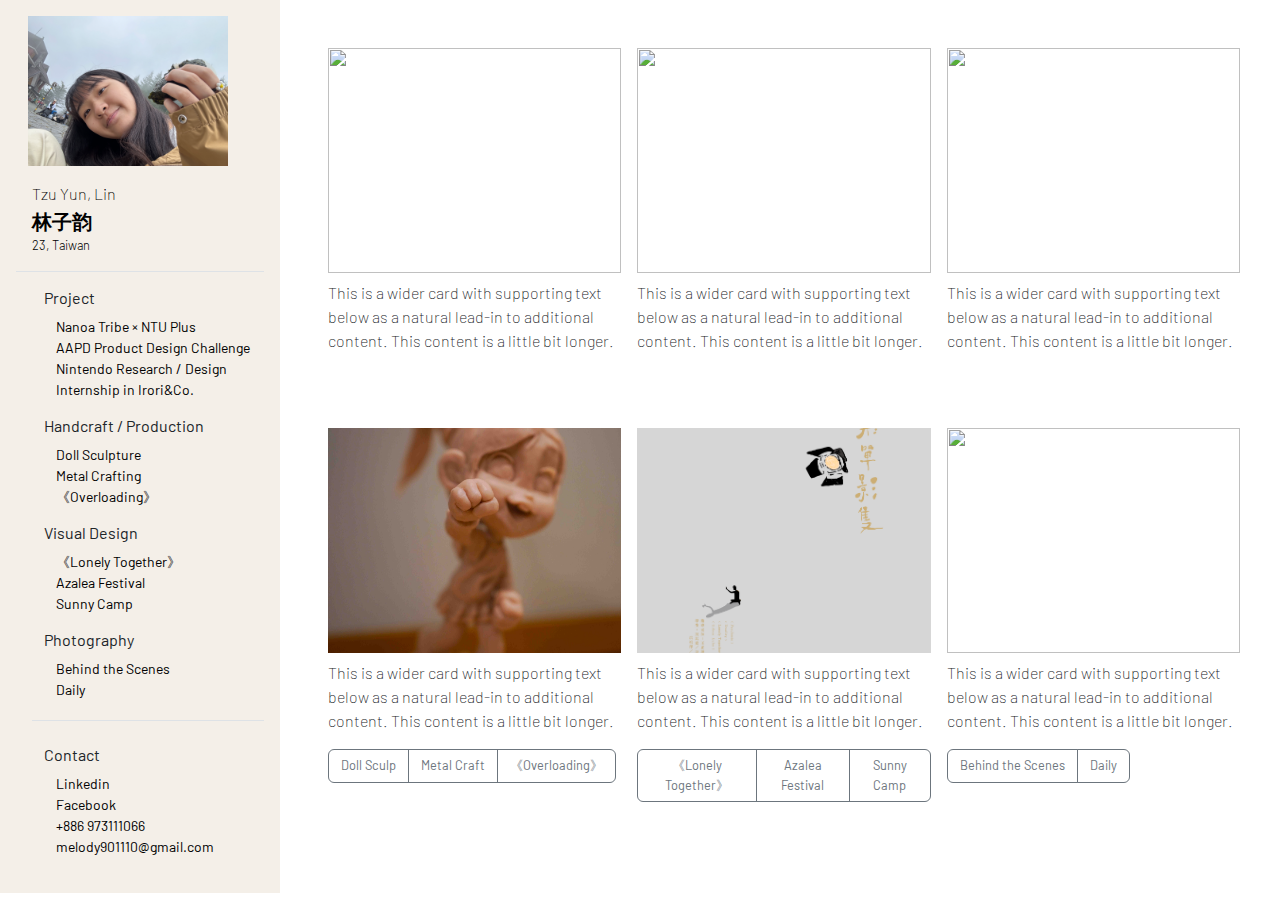
==== index.html @ 93e630a8 "Update index.html" ====
<!DOCTYPE html>
<html lang="en">
<head>
    <meta charset="UTF-8">
    <meta name="viewport" content="width=device-width, initial-scale=1.0">
    <title>Tzu Yun's Portfolio</title>

    <link href="https://cdn.jsdelivr.net/npm/bootstrap@5.3.3/dist/css/bootstrap.min.css" rel="stylesheet" integrity="sha384-QWTKZyjpPEjISv5WaRU9OFeRpok6YctnYmDr5pNlyT2bRjXh0JMhjY6hW+ALEwIH" crossorigin="anonymous">
    <link rel="stylesheet" href="./index.css" >

    <!--source sans-->
    <link rel="preconnect" href="https://fonts.googleapis.com">
    <link rel="preconnect" href="https://fonts.gstatic.com" crossorigin>
    <link href="https://fonts.googleapis.com/css2?family=Noto+Sans+HK:wght@100..900&family=Parkinsans:wght@300..800&family=Source+Sans+3:ital,wght@0,200..900;1,200..900&family=Yuji+Mai&display=swap" rel="stylesheet">

    <!--barlow-->
    <link rel="preconnect" href="https://fonts.googleapis.com">
    <link rel="preconnect" href="https://fonts.gstatic.com" crossorigin>
    <link href="https://fonts.googleapis.com/css2?family=Barlow:ital,wght@0,100;0,200;0,300;0,400;0,500;0,600;0,700;0,800;0,900;1,100;1,200;1,300;1,400;1,500;1,600;1,700;1,800;1,900&family=Noto+Sans+HK:wght@100..900&family=Parkinsans:wght@300..800&family=Source+Sans+3:ital,wght@0,200..900;1,200..900&family=Yuji+Mai&display=swap" rel="stylesheet">
</head>

<body>
<main class="d-flex flex-nowrap">
    <!-- sidebar -->
    <div class="flex-shrink-0 p-3 me-5" style="width: 280px;background-color: rgb(244, 239, 232);">
        <div class="container-fluid">
            <img src="./me/IMG_0005.JPG" width="200" >
        </div>
        <div class="mt-3 border-bottom">
            <ul class="list-unstyled ps-3"><a href="./index.html" style="color:black; text-decoration: none;">
                <li>Tzu Yun, Lin</li>
                <li class="fs-5 fw-semibold">林子韵</li>
                <li style="font-size: 0.8rem;font-weight:300">23, Taiwan</li>
            </a></ul>
        </div>
        <ul class="list-unstyled ps-3 mt-2">
          <li class="mb-1">
            <button class="btn d-inline-flex align-items-center rounded border-0">
              Project
            </button>
            <div class="collapse show ms-4" id="home-collapse">
              <ul class="btn-toggle-nav list-unstyled fw-normal pb-1 small">
                <li><a href="./public/chicken.html" class="link-body-emphasis d-inline-flex text-decoration-none rounded">Nanoa Tribe × NTU Plus</a></li>
                <li><a href="./public/aapd.html" class="link-body-emphasis d-inline-flex text-decoration-none rounded">AAPD Product Design Challenge</a></li>
                <li><a href="./public/nintendo.html" class="link-body-emphasis d-inline-flex text-decoration-none rounded">Nintendo Research / Design</a></li>
                <li><a href="./public/intern.html" class="link-body-emphasis d-inline-flex text-decoration-none rounded">Internship in Irori&Co.</a></li>
              </ul>
            </div>
          </li>
          <li class="mb-1">
            <button class="btn d-inline-flex align-items-center rounded border-0">
              Handcraft / Production
            </button>
            <div class="collapse show ms-4" id="home-collapse">
              <ul class="btn-toggle-nav list-unstyled fw-normal pb-1 small">
                <li><a href="./public/production.html#doll" class="link-body-emphasis d-inline-flex text-decoration-none rounded">Doll Sculpture</a></li>
                <li><a href="./public/production.html#metal" class="link-body-emphasis d-inline-flex text-decoration-none rounded">Metal Crafting</a></li>
                <li><a href="./public/production.html#overloading" class="link-body-emphasis d-inline-flex text-decoration-none rounded">《Overloading》</a></li>
              </ul>
            </div>
          </li>
          <li class="mb-1">
            <button class="btn d-inline-flex align-items-center rounded border-0">
                Visual Design
            </button>
            <div class="collapse show ms-4" id="home-collapse">
              <ul class="btn-toggle-nav list-unstyled fw-normal pb-1 small">
                <li><a href="./public/graphic.html#lonely" class="link-body-emphasis d-inline-flex text-decoration-none rounded">《Lonely Together》</a></li>
                <li><a href="./public/graphic.html#azalea" class="link-body-emphasis d-inline-flex text-decoration-none rounded">Azalea Festival</a></li>
                <li><a href="./public/graphic.html#sunny" class="link-body-emphasis d-inline-flex text-decoration-none rounded">Sunny Camp</a></li>
              </ul>
            </div>
          </li>
          <li class="mb-1">
            <button class="btn d-inline-flex align-items-center rounded border-0">
              Photography
            </button>
            <div class="collapse show ms-4" id="home-collapse">
              <ul class="btn-toggle-nav list-unstyled fw-normal pb-1 small">
                <li><a href="./public/photography.html#bts" class="link-body-emphasis d-inline-flex text-decoration-none rounded">Behind the Scenes</a></li>
                <li><a href="./public/photography.html#daily" class="link-body-emphasis d-inline-flex text-decoration-none rounded">Daily</a></li>
              </ul>
            </div>
          </li>
          <li class="border-top my-3"></li>
          <li class="mb-1">
            <button class="btn d-inline-flex align-items-center rounded border-0">
              Contact
            </button>
            <div class="collapse show ms-4" id="home-collapse">
              <ul class="btn-toggle-nav list-unstyled fw-normal pb-1 small">
                <li><a href="https://www.linkedin.com/in/tzu-yun-lin-taiwan" class="link-body-emphasis d-inline-flex text-decoration-none rounded">Linkedin</a></li>
                <li><a href="https://www.facebook.com/lin.melody.121/" class="link-body-emphasis d-inline-flex text-decoration-none rounded">Facebook</a></li>
                <li><a  class="link-body-emphasis d-inline-flex text-decoration-none rounded">+886 973111066</a></li>
                <li><a  class="link-body-emphasis d-inline-flex text-decoration-none rounded">melody901110@gmail.com</a></li>
              </ul>
            </div>
          </li>
        </ul>
    </div>

    <div class="row row-cols-0 row-cols-sm-2 row-cols-md-3 g-3">
        
    </div>

<!--right side-->
    <div class="col-9 row row-cols-1 row-cols-sm-2 row-cols-md-3 g-3 my-3 p-3">

    <!--row 1-->
        <div class="col">
            <div>
              <a href="./public/chicken.html">
                <img src="" class="bd-placeholder-img card-img-top" width="100%" height="225">
              </a>
              <div class="card-body">
                <p class="card-text mt-2">This is a wider card with supporting text below as a natural lead-in to additional content. This content is a little bit longer.</p>
              </div>
            </div>
        </div>

        <div class="col">
            <div>
              <a href="./public/aapd.html">
                <img src="" class="bd-placeholder-img card-img-top" width="100%" height="225">
              </a>
              <div class="card-body">
                <p class="card-text mt-2">This is a wider card with supporting text below as a natural lead-in to additional content. This content is a little bit longer.</p>
              </div>
            </div>
        </div>

        <div class="col">
            <div>
              <a href="./public/nintendo.html">
                <img src="" class="bd-placeholder-img card-img-top" width="100%" height="225">
              </a>
              <div class="card-body">
                <p class="card-text mt-2">This is a wider card with supporting text below as a natural lead-in to additional content. This content is a little bit longer.</p>
              </div>
            </div>
        </div>


    <!--row 2-->
        <div class="col">
          <div>
            <img src="./production/DSC01373.jpg" class="bd-placeholder-img card-img-top" width="100%" height="225" style="object-fit:cover">
            <div class="card-body">
              <p class="card-text mt-2">This is a wider card with supporting text below as a natural lead-in to additional content. This content is a little bit longer.</p>
              <div class="d-flex justify-content-between align-items-center">
                <div class="btn-group">
                    <a class="btn btn-outline-secondary" href="./public/production.html#doll" role="button" style="font-size: 0.8rem;">Doll Sculp</a>
                    <a class="btn btn-outline-secondary" href="./public/production.html#metal" role="button" style="font-size: 0.8rem;">Metal Craft</a>
                    <a class="btn btn-outline-secondary" href="./public/production.html#overloading" role="button" style="font-size: 0.8rem;">《Overloading》</a>
                </div>
              </div>
            </div>
          </div>
        </div>

        <div class="col">
            <div>
              <img src="./graphic/key_cover.png" class="bd-placeholder-img card-img-top" width="100%" height="225" style="object-fit:cover">
              <div class="card-body">
                <p class="card-text mt-2">This is a wider card with supporting text below as a natural lead-in to additional content. This content is a little bit longer.</p>
                <div class="d-flex justify-content-between align-items-center">
                  <div class="btn-group">
                    <a class="btn btn-outline-secondary" href="./public/graphic.html#lonely" role="button" style="font-size: 0.8rem;">《Lonely Together》</a>
                    <a class="btn btn-outline-secondary" href="./public/graphic.html#azalea" role="button" style="font-size: 0.8rem;">Azalea Festival</a>
                    <a class="btn btn-outline-secondary" href="./public/graphic.html#sunny" role="button" style="font-size: 0.8rem;">Sunny Camp</a>
                  </div>
                </div>
              </div>
            </div>
        </div>

        <div class="col">
            <div>
              <img src="" class="bd-placeholder-img card-img-top" width="100%" height="225" style="object-fit:cover">
              <div class="card-body">
                <p class="card-text mt-2">This is a wider card with supporting text below as a natural lead-in to additional content. This content is a little bit longer.</p>
                <div class="d-flex justify-content-between align-items-center">
                  <div class="btn-group">
                    <a class="btn btn-outline-secondary" href="./public/photography.html#bts" role="button" style="font-size: 0.8rem;">Behind the Scenes</a>
                    <a class="btn btn-outline-secondary" href="./public/photography.html#daily" role="button" style="font-size: 0.8rem;">Daily</a>
                  </div>
                </div>
              </div>
            </div>
        </div>


    </div>
  </div>
</main>
    <script src="https://cdn.jsdelivr.net/npm/bootstrap@5.3.3/dist/js/bootstrap.bundle.min.js" integrity="sha384-YvpcrYf0tY3lHB60NNkmXc5s9fDVZLESaAA55NDzOxhy9GkcIdslK1eN7N6jIeHz" crossorigin="anonymous"></script>
</body>
</html>
---- index.css ----
/* body {
    font-family: "Source Sans 3", serif;
    font-optical-sizing: auto;
    font-weight: 200;
    font-style: normal;
} */

body {
    font-family: "Barlow", serif;
    font-weight: 200;
    font-style: normal;
}

.mb-1 {
    margin-bottom: .25rem !important;
}

li {
    display: list-item;
    text-align: -webkit-match-parent;
    unicode-bidi: isolate;
}
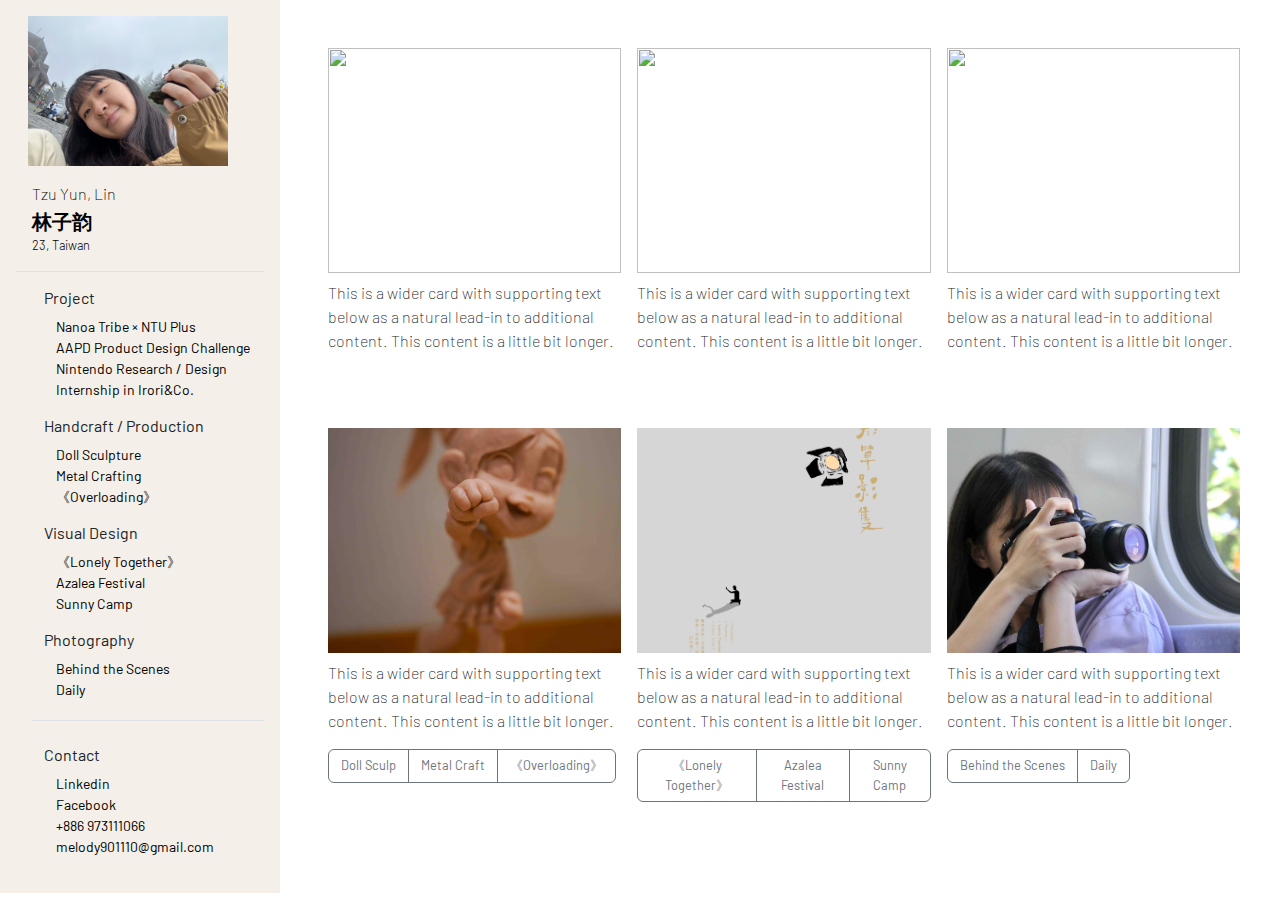
==== commit ff39376b: "Update index.html" ====
--- a/index.html
+++ b/index.html
@@ -176,7 +176,7 @@
 
         <div class="col">
             <div>
-              <img src="" class="bd-placeholder-img card-img-top" width="100%" height="225" style="object-fit:cover">
+              <img src="./photography/cover.jpg" class="bd-placeholder-img card-img-top" width="100%" height="225" style="object-fit:cover">
               <div class="card-body">
                 <p class="card-text mt-2">This is a wider card with supporting text below as a natural lead-in to additional content. This content is a little bit longer.</p>
                 <div class="d-flex justify-content-between align-items-center">
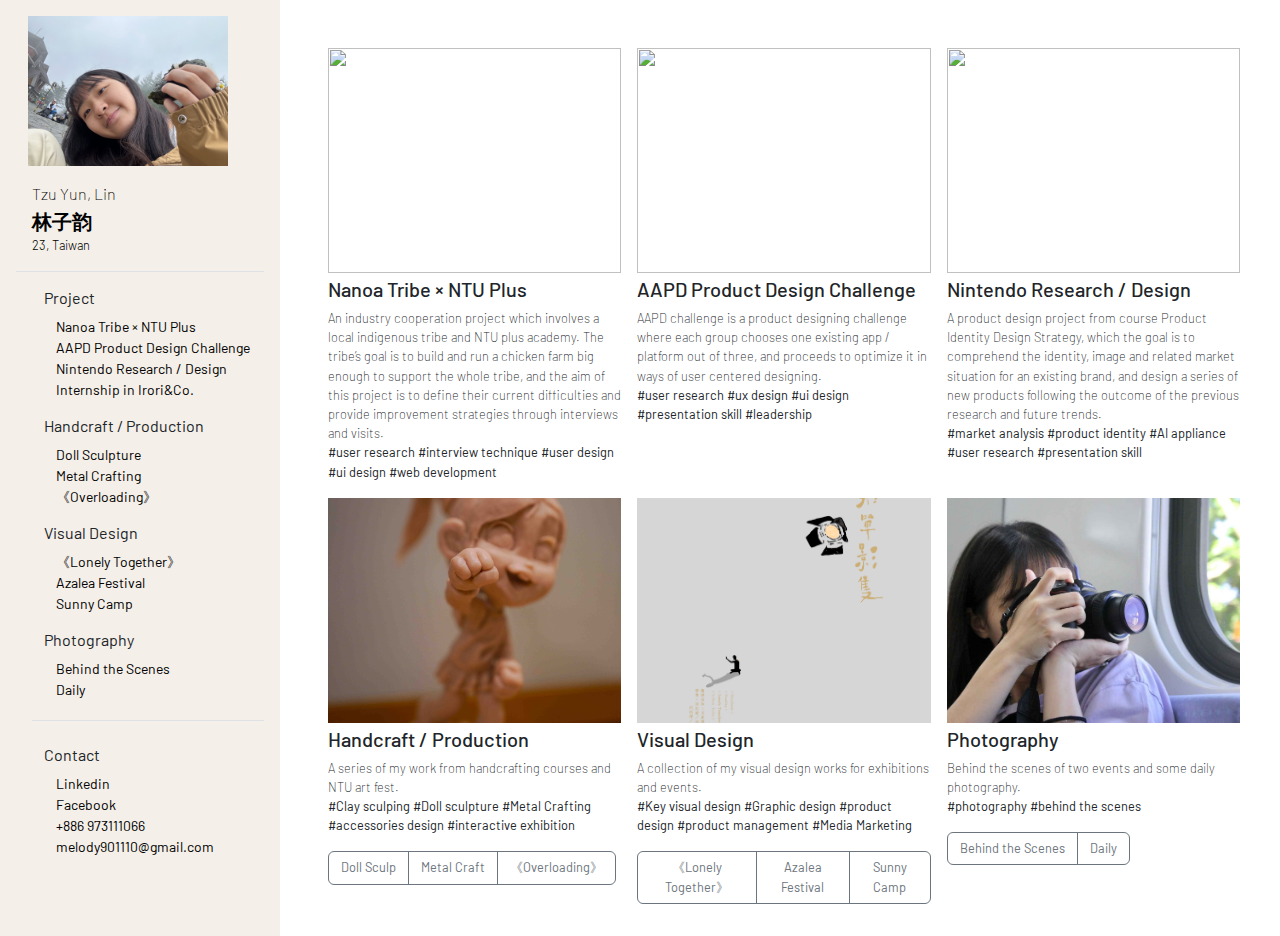
==== commit 6ec425dc: "Update index.html" ====
--- a/index.html
+++ b/index.html
@@ -113,7 +113,10 @@
                 <img src="" class="bd-placeholder-img card-img-top" width="100%" height="225">
               </a>
               <div class="card-body">
-                <p class="card-text mt-2">This is a wider card with supporting text below as a natural lead-in to additional content. This content is a little bit longer.</p>
+                <h5 class="mt-1">Nanoa Tribe × NTU Plus</h5>
+                <p class="card-text mt-2" style="font-size: 0.8rem;">An industry cooperation project which involves a local indigenous tribe and NTU plus academy. The tribe’s goal is to build and run a chicken farm big enough to support the whole tribe, and the aim of this project is to define their current difficulties and provide improvement strategies through interviews and visits.<br/>
+                    <b>#user research   #interview technique   #user design   #ui design   #web development</b>
+                    </p>
               </div>
             </div>
         </div>
@@ -124,7 +127,10 @@
                 <img src="" class="bd-placeholder-img card-img-top" width="100%" height="225">
               </a>
               <div class="card-body">
-                <p class="card-text mt-2">This is a wider card with supporting text below as a natural lead-in to additional content. This content is a little bit longer.</p>
+                <h5 class="mt-1">AAPD Product Design Challenge</h5>
+                <p class="card-text mt-2" style="font-size: 0.8rem;">AAPD challenge is a product designing challenge where each group chooses one existing app / platform out of three, and proceeds to optimize it in ways of user centered designing.<br/>
+                    <b>#user research  #ux design  #ui design  #presentation skill  #leadership</b>
+                </p>
               </div>
             </div>
         </div>
@@ -135,7 +141,10 @@
                 <img src="" class="bd-placeholder-img card-img-top" width="100%" height="225">
               </a>
               <div class="card-body">
-                <p class="card-text mt-2">This is a wider card with supporting text below as a natural lead-in to additional content. This content is a little bit longer.</p>
+                <h5 class="mt-1">Nintendo Research / Design</h5>
+                <p class="card-text mt-2" style="font-size: 0.8rem;">A product design project from course Product Identity Design Strategy,  which the goal is to comprehend the identity, image and related market situation for an existing brand, and design a series of new products following the outcome of the previous research and future trends.<br/>
+                    <b>#market analysis  #product identity  #AI appliance  #user research  #presentation skill</b>
+                </p>
               </div>
             </div>
         </div>
@@ -146,7 +155,10 @@
           <div>
             <img src="./production/DSC01373.jpg" class="bd-placeholder-img card-img-top" width="100%" height="225" style="object-fit:cover">
             <div class="card-body">
-              <p class="card-text mt-2">This is a wider card with supporting text below as a natural lead-in to additional content. This content is a little bit longer.</p>
+                <h5 class="mt-1">Handcraft / Production</h5>
+                <p class="card-text mt-2" style="font-size: 0.8rem;">A series of my work from handcrafting courses and NTU art fest.<br/>
+                    <b>#Clay sculping  #Doll sculpture  #Metal Crafting  #accessories design  #interactive exhibition</b>
+                </p>
               <div class="d-flex justify-content-between align-items-center">
                 <div class="btn-group">
                     <a class="btn btn-outline-secondary" href="./public/production.html#doll" role="button" style="font-size: 0.8rem;">Doll Sculp</a>
@@ -162,7 +174,10 @@
             <div>
               <img src="./graphic/key_cover.png" class="bd-placeholder-img card-img-top" width="100%" height="225" style="object-fit:cover">
               <div class="card-body">
-                <p class="card-text mt-2">This is a wider card with supporting text below as a natural lead-in to additional content. This content is a little bit longer.</p>
+                <h5 class="mt-1">Visual Design</h5>
+                <p class="card-text mt-2" style="font-size: 0.8rem;">A collection of my visual design works for exhibitions and events.<br/>
+                    <b>#Key visual design  #Graphic design  #product design  #product management  #Media Marketing</b>
+                </p>
                 <div class="d-flex justify-content-between align-items-center">
                   <div class="btn-group">
                     <a class="btn btn-outline-secondary" href="./public/graphic.html#lonely" role="button" style="font-size: 0.8rem;">《Lonely Together》</a>
@@ -178,7 +193,10 @@
             <div>
               <img src="./photography/cover.jpg" class="bd-placeholder-img card-img-top" width="100%" height="225" style="object-fit:cover">
               <div class="card-body">
-                <p class="card-text mt-2">This is a wider card with supporting text below as a natural lead-in to additional content. This content is a little bit longer.</p>
+                <h5 class="mt-1">Photography</h5>
+                <p class="card-text mt-2" style="font-size: 0.8rem;">Behind the scenes of two events and some daily photography.<br/>
+                    <b>#photography  #behind the scenes</b>
+                </p>
                 <div class="d-flex justify-content-between align-items-center">
                   <div class="btn-group">
                     <a class="btn btn-outline-secondary" href="./public/photography.html#bts" role="button" style="font-size: 0.8rem;">Behind the Scenes</a>
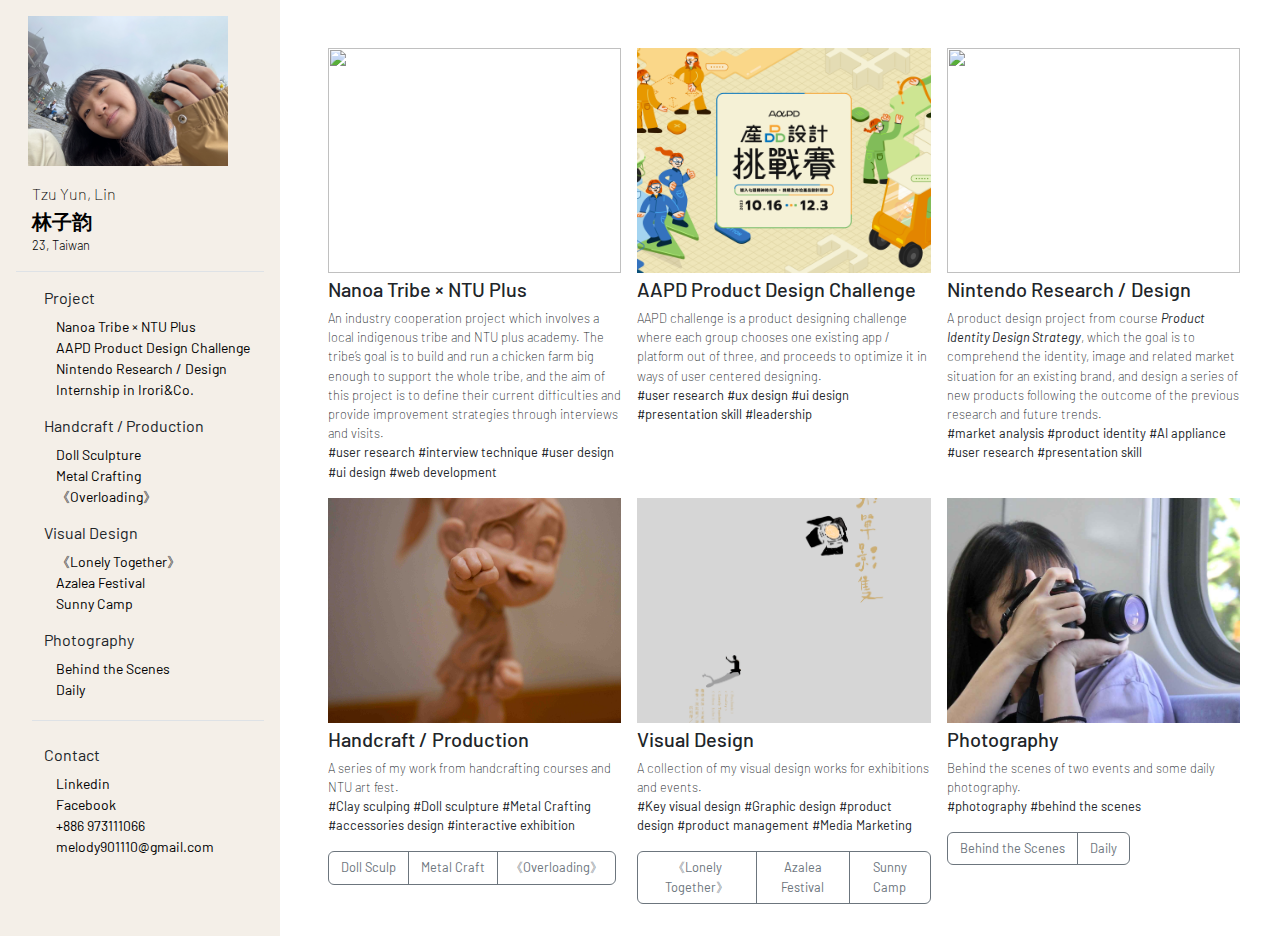
==== commit f76ada5b: "Update index.html" ====
--- a/index.html
+++ b/index.html
@@ -110,7 +110,7 @@
         <div class="col">
             <div>
               <a href="./public/chicken.html">
-                <img src="" class="bd-placeholder-img card-img-top" width="100%" height="225">
+                <img src="" class="bd-placeholder-img card-img-top" style="object-fit:cover" width="100%" height="225">
               </a>
               <div class="card-body">
                 <h5 class="mt-1">Nanoa Tribe × NTU Plus</h5>
@@ -124,7 +124,7 @@
         <div class="col">
             <div>
               <a href="./public/aapd.html">
-                <img src="" class="bd-placeholder-img card-img-top" width="100%" height="225">
+                <img src="./aapd/cover.png" class="bd-placeholder-img card-img-top" style="object-fit:cover" width="100%" height="225">
               </a>
               <div class="card-body">
                 <h5 class="mt-1">AAPD Product Design Challenge</h5>
@@ -138,11 +138,11 @@
         <div class="col">
             <div>
               <a href="./public/nintendo.html">
-                <img src="" class="bd-placeholder-img card-img-top" width="100%" height="225">
+                <img src="./nintendo.cover.png" class="bd-placeholder-img card-img-top" style="object-fit:cover" width="100%" height="225">
               </a>
               <div class="card-body">
                 <h5 class="mt-1">Nintendo Research / Design</h5>
-                <p class="card-text mt-2" style="font-size: 0.8rem;">A product design project from course Product Identity Design Strategy,  which the goal is to comprehend the identity, image and related market situation for an existing brand, and design a series of new products following the outcome of the previous research and future trends.<br/>
+                <p class="card-text mt-2" style="font-size: 0.8rem;">A product design project from course <b><i>Product Identity Design Strategy</i></b>,  which the goal is to comprehend the identity, image and related market situation for an existing brand, and design a series of new products following the outcome of the previous research and future trends.<br/>
                     <b>#market analysis  #product identity  #AI appliance  #user research  #presentation skill</b>
                 </p>
               </div>
@@ -153,7 +153,7 @@
     <!--row 2-->
         <div class="col">
           <div>
-            <img src="./production/DSC01373.jpg" class="bd-placeholder-img card-img-top" width="100%" height="225" style="object-fit:cover">
+            <img src="./production/DSC01373.jpg" class="bd-placeholder-img card-img-top" style="object-fit:cover" width="100%" height="225" style="object-fit:cover">
             <div class="card-body">
                 <h5 class="mt-1">Handcraft / Production</h5>
                 <p class="card-text mt-2" style="font-size: 0.8rem;">A series of my work from handcrafting courses and NTU art fest.<br/>
@@ -172,7 +172,7 @@
 
         <div class="col">
             <div>
-              <img src="./graphic/key_cover.png" class="bd-placeholder-img card-img-top" width="100%" height="225" style="object-fit:cover">
+              <img src="./graphic/key_cover.png" class="bd-placeholder-img card-img-top" style="object-fit:cover" width="100%" height="225" style="object-fit:cover">
               <div class="card-body">
                 <h5 class="mt-1">Visual Design</h5>
                 <p class="card-text mt-2" style="font-size: 0.8rem;">A collection of my visual design works for exhibitions and events.<br/>
@@ -191,7 +191,7 @@
 
         <div class="col">
             <div>
-              <img src="./photography/cover.jpg" class="bd-placeholder-img card-img-top" width="100%" height="225" style="object-fit:cover">
+              <img src="./photography/cover.jpg" class="bd-placeholder-img card-img-top" style="object-fit:cover" width="100%" height="225" style="object-fit:cover">
               <div class="card-body">
                 <h5 class="mt-1">Photography</h5>
                 <p class="card-text mt-2" style="font-size: 0.8rem;">Behind the scenes of two events and some daily photography.<br/>
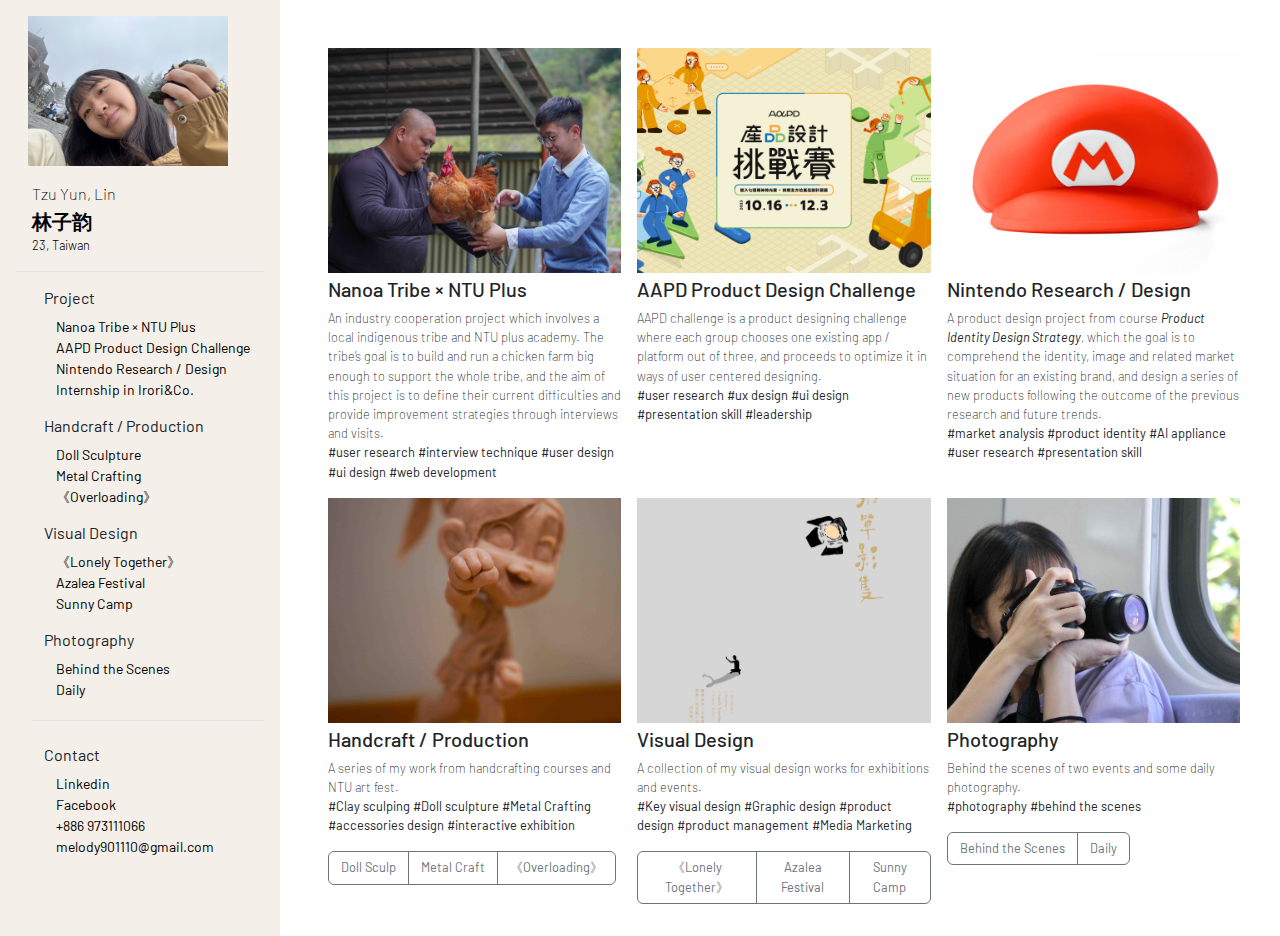
==== commit 1d14112f: "Update index.html" ====
--- a/index.html
+++ b/index.html
@@ -110,7 +110,7 @@
         <div class="col">
             <div>
               <a href="./public/chicken.html">
-                <img src="" class="bd-placeholder-img card-img-top" style="object-fit:cover" width="100%" height="225">
+                <img src="./chicken/cover.jpg" class="bd-placeholder-img card-img-top" style="object-fit:cover" width="100%" height="225">
               </a>
               <div class="card-body">
                 <h5 class="mt-1">Nanoa Tribe × NTU Plus</h5>
@@ -138,7 +138,7 @@
         <div class="col">
             <div>
               <a href="./public/nintendo.html">
-                <img src="./nintendo.cover.png" class="bd-placeholder-img card-img-top" style="object-fit:cover" width="100%" height="225">
+                <img src="./nintendo/cover.png" class="bd-placeholder-img card-img-top" style="object-fit:cover" width="100%" height="225">
               </a>
               <div class="card-body">
                 <h5 class="mt-1">Nintendo Research / Design</h5>
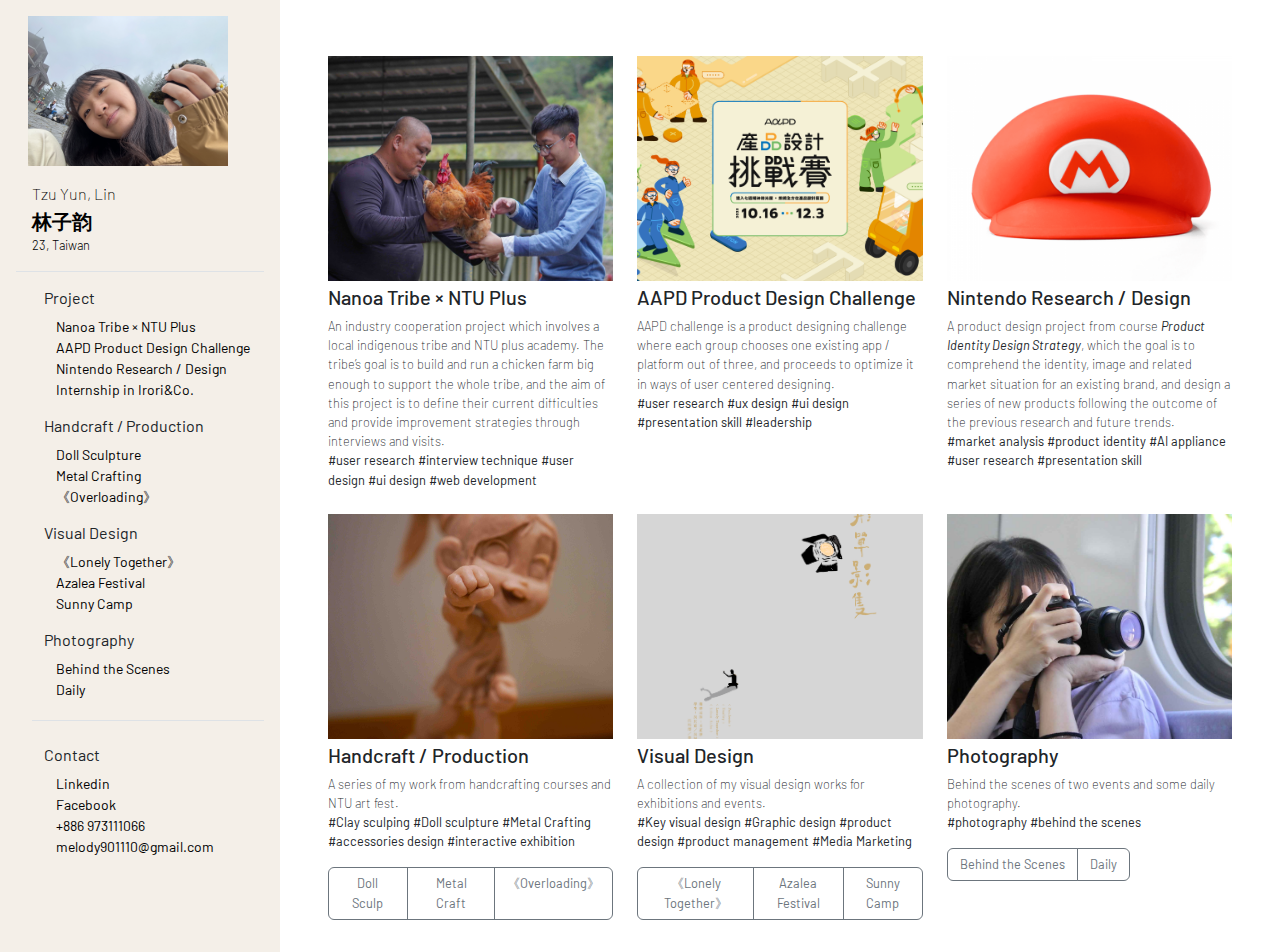
==== commit 21befd26: "Update index.html" ====
--- a/index.html
+++ b/index.html
@@ -104,7 +104,7 @@
     </div>
 
 <!--right side-->
-    <div class="col-9 row row-cols-1 row-cols-sm-2 row-cols-md-3 g-3 my-3 p-3">
+    <div class="col-9 row row-cols-1 row-cols-sm-2 row-cols-md-3 g-4 my-3 p-3">
 
     <!--row 1-->
         <div class="col">
